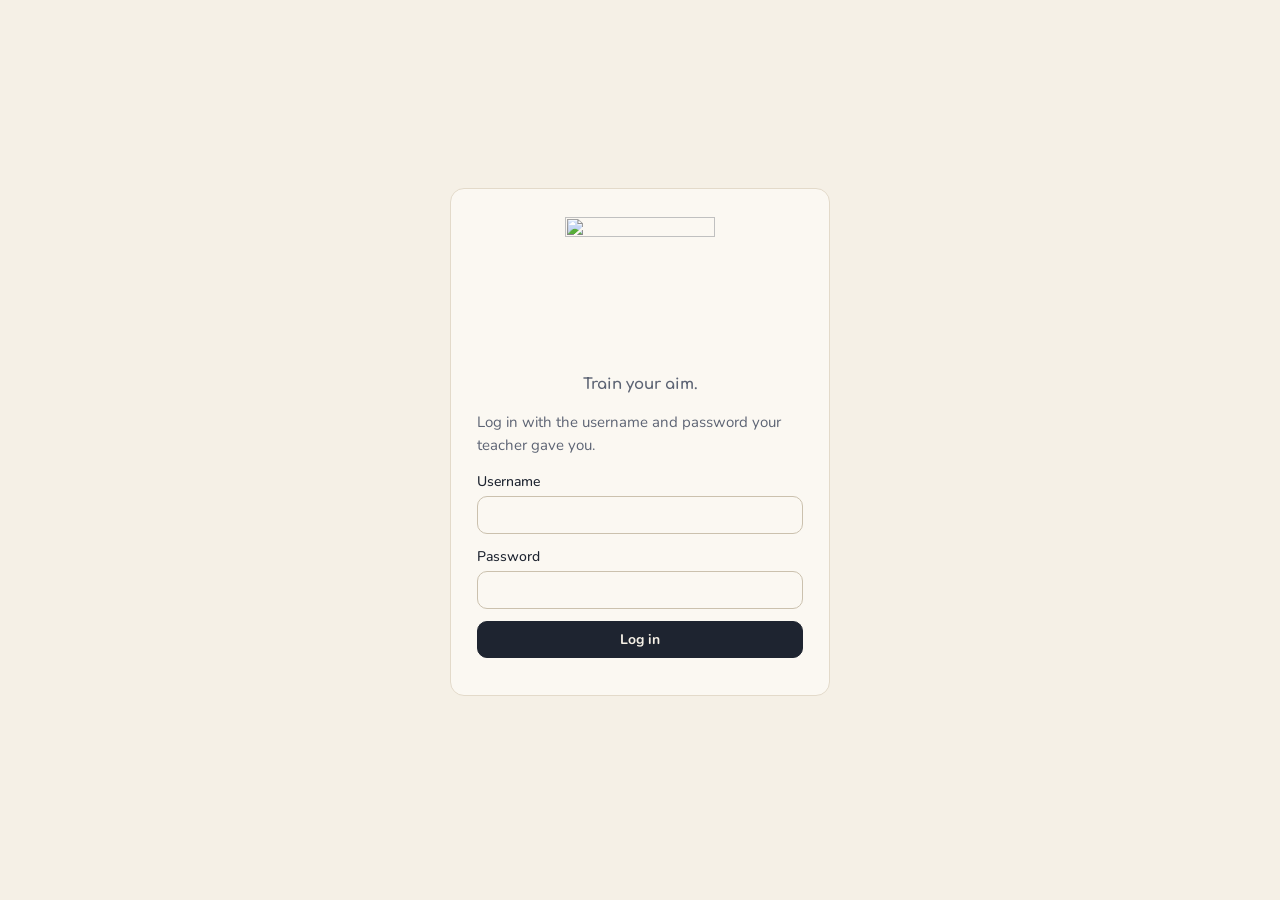
==== site/app/index.html @ 4a229448 "Home page update New homepage + admin panel bug fix + contacts + reviews" ====
<!doctype html>
<html lang="en">
<head>
  <meta charset="utf-8">
  <meta name="viewport" content="width=device-width, initial-scale=1">
  <meta name="referrer" content="no-referrer">
  <meta name="robots" content="noindex, nofollow">
  <meta http-equiv="Content-Security-Policy" content="default-src 'self'; script-src 'self'; style-src 'self' 'unsafe-inline'; img-src 'self' data: blob: https://*.supabase.co; connect-src 'self' https://*.supabase.co wss://*.supabase.co; font-src 'self'; object-src 'none'; base-uri 'none'; form-action 'self'">
  <title>NUET Oqy</title>
  <link rel="icon" href="../img/icon.svg" type="image/svg+xml">
  <meta name="theme-color" content="#F5F0E6">
  <link rel="preload" href="../fonts/nunito-latin-wght-normal.woff2" as="font" type="font/woff2" crossorigin>
  <link rel="stylesheet" href="../css/app.css">
  <script src="../vendor/supabase-2.117.2.js"></script>
  <script type="module" src="../js/app.js"></script>
</head>
<body>
  <div id="app"><div class="loading">Loading…</div></div>
  <noscript>This app needs JavaScript.</noscript>
</body>
</html>
---- site/css/app.css ----
@font-face { font-family: "Nunito"; font-style: normal; font-weight: 200 1000; font-display: swap; src: url(../fonts/nunito-latin-wght-normal.woff2) format("woff2"); unicode-range: U+0000-00FF,U+0131,U+0152-0153,U+02BB-02BC,U+02C6,U+02DA,U+02DC,U+0304,U+0308,U+0329,U+2000-206F,U+20AC,U+2122,U+2191,U+2193,U+2212,U+2215,U+FEFF,U+FFFD; }
@font-face { font-family: "Nunito"; font-style: normal; font-weight: 200 1000; font-display: swap; src: url(../fonts/nunito-latin-ext-wght-normal.woff2) format("woff2"); unicode-range: U+0100-02BA,U+02BD-02C5,U+02C7-02CC,U+02CE-02D7,U+02DD-02FF,U+0304,U+0308,U+0329,U+1D00-1DBF,U+1E00-1E9F,U+1EF2-1EFF,U+2020,U+20A0-20AB,U+20AD-20C0,U+2113,U+2C60-2C7F,U+A720-A7FF; }
@font-face { font-family: "Nunito"; font-style: normal; font-weight: 200 1000; font-display: swap; src: url(../fonts/nunito-cyrillic-wght-normal.woff2) format("woff2"); unicode-range: U+0301,U+0400-045F,U+0490-0491,U+04B0-04B1,U+2116; }
@font-face { font-family: "Nunito"; font-style: normal; font-weight: 200 1000; font-display: swap; src: url(../fonts/nunito-cyrillic-ext-wght-normal.woff2) format("woff2"); unicode-range: U+0460-052F,U+1C80-1C8A,U+20B4,U+2DE0-2DFF,U+A640-A69F,U+FE2E-FE2F; }
@font-face { font-family: "Comfortaa"; font-style: normal; font-weight: 700; font-display: swap; src: url(../fonts/comfortaa-latin-700-normal.woff2) format("woff2"); unicode-range: U+0000-00FF,U+0131,U+0152-0153,U+02BB-02BC,U+02C6,U+02DA,U+02DC,U+0304,U+0308,U+0329,U+2000-206F,U+20AC,U+2122,U+2191,U+2193,U+2212,U+2215,U+FEFF,U+FFFD; }
@font-face { font-family: "Comfortaa"; font-style: normal; font-weight: 700; font-display: swap; src: url(../fonts/comfortaa-latin-ext-700-normal.woff2) format("woff2"); unicode-range: U+0100-02BA,U+02BD-02C5,U+02C7-02CC,U+02CE-02D7,U+02DD-02FF,U+0304,U+0308,U+0329,U+1D00-1DBF,U+1E00-1E9F,U+1EF2-1EFF,U+2020,U+20A0-20AB,U+20AD-20C0,U+2113,U+2C60-2C7F,U+A720-A7FF; }
@font-face { font-family: "Comfortaa"; font-style: normal; font-weight: 700; font-display: swap; src: url(../fonts/comfortaa-cyrillic-700-normal.woff2) format("woff2"); unicode-range: U+0301,U+0400-045F,U+0490-0491,U+04B0-04B1,U+2116; }
@font-face { font-family: "Comfortaa"; font-style: normal; font-weight: 700; font-display: swap; src: url(../fonts/comfortaa-cyrillic-ext-700-normal.woff2) format("woff2"); unicode-range: U+0460-052F,U+1C80-1C8A,U+20B4,U+2DE0-2DFF,U+A640-A69F,U+FE2E-FE2F; }
:root {
  --bg: #F5F0E6; --surface: #FBF8F2; --surface-2: #EFE8DB; --line: #E3DACA; --line-2: #CBC1AE;
  --ink: #1E2430; --ink-2: #3A4252; --muted: #5D6474; --muted-2: #A9ABB1; --grid: #ECE5D8;
  --accent: #1E2430; --accent-hover: #323B4D; --accent-ink: #F5F0E6; --accent-2: #C4DDEA;
  --good: #2F7148; --good-bg: #E3ECDF; --bad: #A63A2A; --bad-bg: #F6E1DA; --warn: #8A5A0E; --warn-bg: #F5E9D2;
  --ui: "Nunito", system-ui, -apple-system, "Segoe UI", Roboto, sans-serif; --display: "Comfortaa", "Nunito", system-ui, sans-serif;
  --paper-font: Helvetica, Arial, "Helvetica Neue", sans-serif; --radius: 14px;
}
* { box-sizing: border-box; }
html { -webkit-text-size-adjust: 100%; }
body { margin: 0; background: var(--bg); color: var(--ink); font: 15px/1.5 var(--ui); -webkit-font-smoothing: antialiased; }
a { color: var(--ink); font-weight: 600; text-decoration: underline; text-decoration-color: var(--line-2); text-underline-offset: 3px; } a:hover { text-decoration-color: var(--ink); }
h1 { font: 700 26px/1.25 var(--display); margin: 0 0 8px; } h2 { font-size: 18px; font-weight: 800; margin: 0 0 10px; } h3 { font-size: 15px; margin: 14px 0 8px; }
code { background: var(--surface-2); border: 1px solid var(--line); border-radius: 4px; padding: 1px 5px; font-size: 13px; }
kbd { border: 1px solid var(--line-2); border-bottom-width: 2px; border-radius: 4px; padding: 0 5px; font-size: 11px; background: var(--surface); }
.muted { color: var(--muted); } .small { font-size: 13px; } .grow { flex: 1; } .err { color: var(--bad); }
.c-good { color: var(--good); } .c-bad { color: var(--bad); }
.loading { padding: 60px; text-align: center; color: var(--muted); }

.btn { font: 700 14px var(--ui); display: inline-flex; align-items: center; gap: 6px; padding: 8px 15px; border-radius: 10px; border: 1px solid var(--line-2);
  background: var(--surface); color: var(--ink); cursor: pointer; text-decoration: none !important; white-space: nowrap; }
.btn:hover:not(:disabled) { border-color: var(--ink-2); }
.btn:disabled { opacity: .45; cursor: default; }
.btn-primary { background: var(--accent); border-color: var(--accent); color: var(--accent-ink); }
.btn-primary:hover:not(:disabled) { background: var(--accent-hover); border-color: var(--accent-hover); }
.btn-danger { background: var(--bad); border-color: var(--bad); color: #fff; }
.btn-ghost { background: transparent; border-color: transparent; }
.btn-ghost:hover:not(:disabled) { background: var(--surface-2); border-color: var(--line); }
.btn-ghost.danger { color: var(--bad); }
.btn-sm { padding: 5px 10px; font-size: 13px; } .btn-block { width: 100%; justify-content: center; }
.btn.is-on { color: var(--warn); border-color: var(--warn); background: var(--warn-bg); }
input, select, textarea { font: 15px var(--ui); padding: 8px 10px; border: 1px solid var(--line-2); border-radius: 10px; background: var(--surface); color: var(--ink); max-width: 100%; }
input:focus, select:focus, .btn:focus-visible, button:focus-visible { outline: 2px solid var(--accent); outline-offset: 1px; }
[hidden] { display: none !important; }
.form label { display: flex; flex-direction: column; gap: 4px; margin-bottom: 12px; font-weight: 500; font-size: 14px; }
.form label.check, label.check { flex-direction: row; align-items: center; gap: 8px; font-weight: 400; margin-bottom: 6px; }
fieldset { border: 1px solid var(--line); border-radius: 8px; margin: 0 0 12px; padding: 8px 12px; } legend { font-weight: 500; font-size: 14px; padding: 0 4px; }
.inline-form { display: flex; flex-wrap: wrap; gap: 6px; align-items: center; margin: 6px 0; }
.inline-form input[type=number] { width: 70px; }
.btn-row { display: flex; gap: 8px; justify-content: space-between; }

.topbar { display: flex; align-items: center; gap: 18px; padding: 10px 20px; background: var(--surface); border-bottom: 1px solid var(--line); position: sticky; top: 0; z-index: 10; }
.brand { display: flex; align-items: center; } .brand img { height: 36px; width: auto; display: block; margin: -4px 0; }
.topbar nav { display: flex; gap: 4px; flex: 1; }
.topbar nav a { padding: 6px 12px; border-radius: 99px; color: var(--ink-2); font-weight: 600; text-decoration: none; }
.topbar nav a.on { background: var(--accent-2); color: var(--ink); }
.topbar nav a:hover { text-decoration: none; background: var(--surface-2); }
.who { display: flex; align-items: center; gap: 8px; font-size: 14px; }
.page { max-width: 1000px; margin: 0 auto; padding: 22px 16px 60px; }
.page.narrow { max-width: 560px; } .page.wide { max-width: 1280px; }
.page-head { display: flex; align-items: center; justify-content: space-between; gap: 12px; flex-wrap: wrap; margin-bottom: 14px; }
.crumbs { font-size: 13px; color: var(--muted); margin: 0 0 10px; }
.card { background: var(--surface); border: 1px solid var(--line); border-radius: var(--radius); padding: 18px; margin-bottom: 16px; }
.card.attention { border-color: var(--warn); background: var(--warn-bg); }
.card.empty { text-align: center; padding: 40px; }
.card-head { display: flex; justify-content: space-between; align-items: baseline; }
.home-grid, .two-col { display: grid; grid-template-columns: 1fr 1fr; gap: 16px; }
.two-col > .card { margin-bottom: 0; } .two-col { margin-bottom: 16px; }
.row-item { display: flex; align-items: center; justify-content: space-between; gap: 12px; padding: 10px 0; border-top: 1px solid var(--line); }
.row-item:first-of-type { border-top: none; }
.quick { display: flex; flex-wrap: wrap; gap: 8px; }
.toolbar { display: flex; align-items: center; flex-wrap: wrap; gap: 10px; margin-bottom: 14px; }
.toolbar h2 { margin: 0; }
.tabs { display: flex; gap: 4px; background: var(--surface); border: 1px solid var(--line); border-radius: 9px; padding: 3px; }
.tabs a { padding: 6px 14px; border-radius: 8px; color: var(--ink-2); font-size: 14px; text-decoration: none; }
.tabs a.on { background: var(--accent); color: var(--accent-ink); }
.tabs a:hover { text-decoration: none; }
.filters { display: flex; gap: 8px; }
.scroll-x { overflow-x: auto; }
.note { background: var(--accent-2); color: var(--ink); border-radius: 10px; padding: 8px 12px; font-size: 14px; }

.login-wrap { min-height: 100vh; display: grid; place-items: center; padding: 16px; }
.login { width: 100%; max-width: 380px; padding: 28px 26px 22px; }
.login-logo { display: block; width: 150px; height: auto; margin: 0 auto 6px; }
.login .tagline { text-align: center; margin: 0 0 18px; font: 700 15px var(--display); color: var(--muted); }
.login label { display: flex; flex-direction: column; gap: 4px; margin-bottom: 12px; font-weight: 500; font-size: 14px; }

.tbl { width: 100%; border-collapse: collapse; font-size: 14px; }
.tbl th { text-align: left; font-weight: 600; font-size: 12px; color: var(--muted); text-transform: uppercase; letter-spacing: .03em; padding: 6px 8px; border-bottom: 1px solid var(--line); white-space: nowrap; }
.tbl td { padding: 7px 8px; border-bottom: 1px solid var(--grid); vertical-align: middle; }
.tbl tr.total td { font-weight: 600; background: var(--surface-2); }
.tbl .actions { white-space: nowrap; text-align: right; }
.qtable .qrow { cursor: pointer; } .qtable .qrow:hover td { background: var(--surface-2); }
.qdetail td { background: var(--surface-2); }
.heat td { text-align: center; font-weight: 600; white-space: nowrap; } .heat td:first-child { text-align: left; font-weight: 400; }
.heat small { font-weight: 400; color: var(--ink-2); }
.grid-res .qc { text-align: center; padding: 4px 2px; min-width: 24px; font-size: 12px; }
.grid-res .st-correct { background: var(--good-bg); color: var(--good); } .grid-res .st-wrong { background: var(--bad-bg); color: var(--bad); } .grid-res .st-blank { background: var(--surface-2); color: var(--muted); }
.dist span { margin-right: 4px; } .dist .key { font-weight: 700; color: var(--good); }
.accbar { display: inline-block; width: 70px; height: 7px; background: var(--grid); border-radius: 4px; overflow: hidden; vertical-align: middle; margin-right: 6px; }
.accbar span { display: block; height: 100%; }
.accnum { font-variant-numeric: tabular-nums; }
.pill { display: inline-block; font-size: 11px; font-weight: 600; padding: 1px 7px; border-radius: 99px; background: var(--surface-2); border: 1px solid var(--line); color: var(--ink-2); white-space: nowrap; }
.pill-good { background: var(--good-bg); border-color: transparent; color: var(--good); }
.pill-bad { background: var(--bad-bg); border-color: transparent; color: var(--bad); }
.pill-warn { background: var(--warn-bg); border-color: transparent; color: var(--warn); }
.cat { display: inline-block; font-size: 11px; font-weight: 800; width: 18px; text-align: center; border-radius: 6px; color: var(--ink); background: var(--surface-2); border: 1px solid var(--line-2); }
.cat-P { background: var(--ink); border-color: var(--ink); color: var(--accent-ink); } .cat-R { background: var(--accent-2); border-color: var(--accent-2); color: var(--ink); }
.ans { font-weight: 700; } .ans-correct { color: var(--good); } .ans-wrong { color: var(--bad); } .ans-blank { color: var(--muted); }

.tiles { display: grid; grid-template-columns: repeat(auto-fill, minmax(150px, 1fr)); gap: 10px; margin-bottom: 16px; }
.tile { background: var(--surface); border: 1px solid var(--line); border-radius: var(--radius); padding: 12px 14px; }
.tile b { display: block; font-size: 22px; font-weight: 800; font-variant-numeric: tabular-nums; }
.tile span { font-size: 12.5px; color: var(--muted); }
.insights { list-style: none; padding: 0; margin: 0; }
.insights li { padding: 8px 12px 8px 34px; border-radius: 8px; margin-bottom: 6px; position: relative; font-size: 14.5px; }
.insights li::before { position: absolute; left: 12px; font-weight: 700; }
.ins-bad { background: var(--bad-bg); } .ins-bad::before { content: "!"; color: var(--bad); }
.ins-warn { background: var(--warn-bg); } .ins-warn::before { content: "◷"; color: var(--warn); }
.ins-good { background: var(--good-bg); } .ins-good::before { content: "✓"; color: var(--good); }
.chart-wrap { width: 100%; overflow-x: auto; }
.chart { width: 100%; min-width: 520px; height: auto; display: block; }
.chart .ax { font-size: 11px; fill: var(--muted); font-family: var(--ui); font-weight: 600; }
.chart .gap .ax { font-size: 10px; }
.result-head { display: flex; justify-content: space-between; align-items: center; gap: 16px; }
.bigscore { font-family: var(--display); font-size: 40px; font-weight: 700; text-align: right; line-height: 1; font-variant-numeric: tabular-nums; }
.bigscore small { font-size: 22px; color: var(--muted); } .bigscore .muted { font-size: 14px; font-weight: 500; margin-top: 4px; }
.detail-grid { display: grid; grid-template-columns: minmax(0, 3fr) minmax(0, 2fr); gap: 16px; padding: 8px 0; }
.evlog { list-style: none; padding: 0; margin: 0; font-size: 13.5px; max-height: 360px; overflow: auto; }
.evlog li { padding: 2px 0; } .evlog .t { display: inline-block; width: 52px; color: var(--muted); font-variant-numeric: tabular-nums; }

.builder > div { padding: 10px 0; border-bottom: 1px solid var(--grid); }
.picker { max-height: 220px; overflow: auto; border: 1px solid var(--line); border-radius: 8px; padding: 6px 10px; margin-top: 6px; }
.qlist { padding-left: 24px; margin: 0; max-height: 440px; overflow: auto; }
.qlist li { display: flex; align-items: center; gap: 6px; padding: 2px 0; font-size: 14px; }
.creds { background: var(--surface-2); border: 1px solid var(--line); border-radius: 8px; padding: 10px 12px; line-height: 2; }

.modal-back { position: fixed; inset: 0; background: rgba(30, 36, 48, .45); display: grid; place-items: center; z-index: 100; padding: 16px; }
.modal { background: var(--surface); border-radius: var(--radius); padding: 20px; width: 100%; max-width: 460px; max-height: 90vh; overflow: auto; box-shadow: 0 20px 60px rgba(0,0,0,.25); }
.modal-wide { max-width: 860px; }
.modal-body label { display: flex; flex-direction: column; gap: 4px; margin: 10px 0; font-size: 14px; }
.modal-buttons { display: flex; justify-content: flex-end; gap: 8px; margin-top: 16px; }
.toast { position: fixed; left: 50%; bottom: 24px; transform: translate(-50%, 20px); opacity: 0; transition: .25s; background: var(--ink); color: var(--accent-ink); padding: 10px 16px; border-radius: 10px; z-index: 200; font-size: 14px; max-width: calc(100vw - 32px); }
.toast.show { opacity: 1; transform: translate(-50%, 0); }
.toast-error { background: var(--bad); } .toast-warn { background: var(--warn); } .toast-good { background: var(--good); }

.fullscreen { min-height: 100vh; }
.exam { display: flex; flex-direction: column; min-height: 100vh; background: #EAE3D6; }
.exam-bar { display: flex; align-items: center; gap: 12px; padding: 8px 16px; background: var(--surface); border-bottom: 1px solid var(--line); position: sticky; top: 0; z-index: 20; }
.eb-left { flex: 1; min-width: 0; display: flex; gap: 12px; align-items: baseline; }
.eb-title { font-weight: 700; white-space: nowrap; overflow: hidden; text-overflow: ellipsis; }
.eb-pos { color: var(--muted); font-size: 14px; white-space: nowrap; }
.eb-right { display: flex; gap: 6px; align-items: center; }
.timer { font: 600 16px var(--ui); font-variant-numeric: tabular-nums; border: 1px solid var(--line); background: var(--surface-2); border-radius: 8px; padding: 5px 12px; cursor: pointer; color: var(--ink); }
.timer.low { color: var(--bad); border-color: var(--bad); background: var(--bad-bg); }
.timer.offline::after { content: " · offline, saving locally"; font-size: 12px; font-weight: 400; color: var(--warn); }
.is-practice .timer { font-size: 13px; font-weight: 500; }
.exam-main { flex: 1; display: grid; grid-template-columns: minmax(0, 1fr) 250px; gap: 20px; padding: 20px; max-width: 1180px; width: 100%; margin: 0 auto; }
.desk { min-width: 0; }
.paper { --fs: 1; background: #fff; color: #111; border: 1px solid #dcd9d0; box-shadow: 0 1px 2px rgba(0,0,0,.05), 0 8px 24px rgba(0,0,0,.06); border-radius: 3px; padding: 40px 48px 36px; min-height: 60vh; }
.paper-small { min-height: 0; padding: 20px 24px; box-shadow: none; }
.paper-q { display: grid; grid-template-columns: 44px minmax(0, 1fr); font-family: var(--paper-font); font-size: calc(16px * var(--fs)); line-height: 1.55; }
.q-num { font-weight: 700; font-size: 1.05em; }
.q-stem p { margin: 0 0 .8em; }
.q-media { margin: .6em 0 1em; }
.paper-q img[data-fit] { display: block; width: calc(var(--w) * var(--fs, 1)); max-width: 100%; height: auto; }
.q-media.is-table img { border: 1px solid #eee; }
.opts { list-style: none; padding: 0; margin: 1.1em 0 0; }
.opt { display: flex; align-items: flex-start; gap: 4px; border-radius: 6px; }
.opt-main { all: unset; flex: 1; display: flex; gap: 14px; align-items: flex-start; padding: .45em .5em; border-radius: 6px; cursor: pointer; font: inherit; color: inherit; }
.opt-main:disabled { cursor: default; }
.opt-main:hover:not(:disabled) { background: #f4f3ef; }
.opt-main:focus-visible { outline: 2px solid var(--accent); }
.opt-letter { flex: 0 0 auto; width: 1.9em; height: 1.9em; margin-top: -.2em; display: grid; place-items: center; font-weight: 700; border-radius: 50%; border: 2px solid transparent; }
.opt-text { padding-top: 0; }
.opt-pic { display: block; max-width: 100%; }
.opt.is-chosen .opt-letter { border-color: #111; background: #111; color: #fff; }
.opt.is-crossed .opt-text, .opt.is-crossed .opt-pic { text-decoration: line-through; text-decoration-thickness: 2px; opacity: .38; }
.opt.is-crossed .opt-letter { opacity: .38; }
.opt-cross { all: unset; cursor: pointer; width: 30px; height: 30px; display: grid; place-items: center; color: #aaa; border-radius: 6px; font-size: 13px; opacity: 0; transition: opacity .15s; }
.opt:hover .opt-cross, .opt-cross:focus-visible, .opt.is-crossed .opt-cross { opacity: 1; }
.opt-cross:hover { background: #f1efe9; color: #333; }
@media (hover: none) { .opt-cross { opacity: .7; } }
.opt.is-correct .opt-main { background: var(--good-bg); } .opt.is-correct .opt-letter { border-color: var(--good); color: var(--good); }
.opt.is-correct.is-chosen .opt-letter { background: var(--good); color: #fff; }
.opt.is-wrong .opt-main { background: var(--bad-bg); } .opt.is-wrong .opt-letter { background: var(--bad); border-color: var(--bad); color: #fff; }
.opts-pictures { display: flex; flex-wrap: wrap; gap: 10px 18px; align-items: flex-start; }
.opts-pictures .opt { flex: 0 1 auto; max-width: 100%; }
.opts-pictures .opt-main { flex-direction: column; align-items: center; }
.opts-compact { display: flex; gap: 8px; } .opts-compact .opt-main { padding: .3em; }
.paper-nav { display: flex; align-items: center; gap: 8px; margin-top: 14px; }
.nav-mid { flex: 1; text-align: center; }
.result { font-weight: 600; padding: 6px 12px; border-radius: 8px; } .result.ok { background: var(--good-bg); color: var(--good); } .result.bad { background: var(--bad-bg); color: var(--bad); }
.hint { font-size: 12px; color: var(--muted); text-align: center; margin-top: 16px; }

.sheet { background: #fbfaf5; border: 1px solid #dcd9d0; border-radius: 3px; padding: 12px 10px; align-self: start; position: sticky; top: 70px; max-height: calc(100vh - 90px); overflow: auto; }
.sheet-head { font-weight: 700; font-size: 13px; text-transform: uppercase; letter-spacing: .06em; color: var(--ink-2); margin-bottom: 8px; text-align: center; }
.sheet-row { display: flex; align-items: center; gap: 3px; padding: 2px 3px; border-radius: 5px; }
.sheet-row.is-cur { background: var(--accent-2); }
.sheet-row.is-right .sheet-num { color: var(--good); } .sheet-row.is-wrongrow .sheet-num { color: var(--bad); }
.sheet-num { all: unset; cursor: pointer; width: 26px; text-align: right; font-weight: 600; font-size: 12px; padding-right: 5px; font-variant-numeric: tabular-nums; }
.bubble { all: unset; cursor: pointer; width: 22px; height: 16px; border-radius: 50%; border: 1.3px solid #c3a1a1; color: #b58c8c; font-size: 9px; font-weight: 700; text-align: center; line-height: 16px; font-family: var(--ui); }
.bubble:hover:not(:disabled) { border-color: #333; color: #333; }
.bubble.is-on { background: #1b1b1b; border-color: #1b1b1b; color: #1b1b1b; }
.bubble:disabled { cursor: default; }
.sheet-flag { width: 14px; color: var(--warn); font-size: 12px; }
.sheet-legend { display: flex; justify-content: space-around; font-size: 11px; color: var(--muted); margin-top: 8px; }
.lg { display: inline-block; width: 12px; height: 9px; border-radius: 50%; vertical-align: middle; margin-right: 4px; font-style: normal; }
.lg-ans { background: #1b1b1b; } .lg-flag { color: var(--warn); width: auto; height: auto; }
.sheet-toggle { display: none; }
.narrow-only { display: none; }

@media (max-width: 860px) {
  .home-grid, .two-col, .detail-grid { grid-template-columns: 1fr; }
  .topbar { flex-wrap: wrap; gap: 8px; padding: 8px 12px; }
  .topbar nav { order: 3; flex-basis: 100%; overflow-x: auto; }
  .exam-main { grid-template-columns: 1fr; padding: 10px; }
  .paper { padding: 22px 16px; }
  .paper-q { grid-template-columns: 30px minmax(0, 1fr); }
  .sheet { display: none; position: fixed; right: 8px; top: 56px; bottom: 8px; max-height: none; z-index: 30; box-shadow: 0 10px 40px rgba(0,0,0,.25); }
  .exam.sheet-open .sheet { display: block; }
  .sheet-toggle { display: inline-flex; }
  .eb-title { display: none; } .wide-only { display: none; } .narrow-only { display: inline; }
  .exam-bar { flex-wrap: wrap; padding: 6px 10px; }
  #fontDown, #fontUp, .hint { display: none; }
  .result-head { flex-direction: column; align-items: flex-start; } .bigscore { text-align: left; }
}
@media print { .exam-bar, .sheet, .paper-nav, .hint, .topbar { display: none; } }

.tbl tr.is-excluded td { opacity: .5; text-decoration: line-through; text-decoration-color: var(--muted-2); }
.tbl tr.is-excluded td .pill, .tbl tr.is-excluded td button { text-decoration: none; }
.admin-box { display: flex; flex-direction: column; gap: 6px; align-items: flex-start; font-size: 13px; }
textarea { font: 15px var(--ui); padding: 8px 10px; border: 1px solid var(--line-2); border-radius: 8px; }

.btn, .crumbs a, .tbl a.btn { text-decoration: none; }
.who a { text-decoration: none; }
.sr-only { position: absolute; width: 1px; height: 1px; overflow: hidden; clip: rect(0 0 0 0); white-space: nowrap; }
.who { margin-left: auto; }
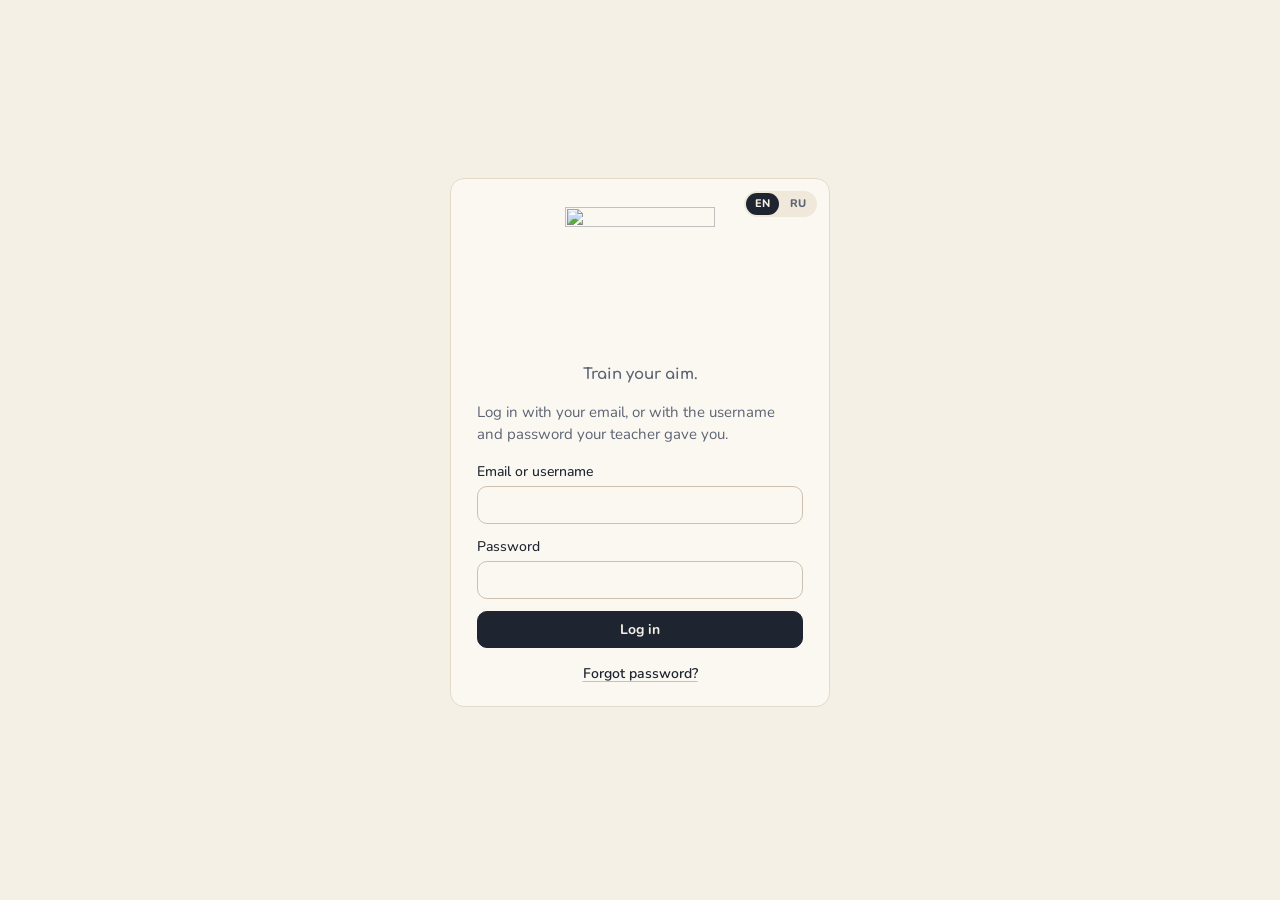
==== commit bab66237: "Free plan sign ups Sign ups available for free plans" ====
--- a/site/app/index.html
+++ b/site/app/index.html
@@ -5,7 +5,7 @@
   <meta name="viewport" content="width=device-width, initial-scale=1">
   <meta name="referrer" content="no-referrer">
   <meta name="robots" content="noindex, nofollow">
-  <meta http-equiv="Content-Security-Policy" content="default-src 'self'; script-src 'self'; style-src 'self' 'unsafe-inline'; img-src 'self' data: blob: https://*.supabase.co; connect-src 'self' https://*.supabase.co wss://*.supabase.co; font-src 'self'; object-src 'none'; base-uri 'none'; form-action 'self'">
+  <meta http-equiv="Content-Security-Policy" content="default-src 'self'; script-src 'self' https://challenges.cloudflare.com; frame-src https://challenges.cloudflare.com; style-src 'self' 'unsafe-inline'; img-src 'self' data: blob: https://*.supabase.co; connect-src 'self' https://*.supabase.co wss://*.supabase.co; font-src 'self'; object-src 'none'; base-uri 'none'; form-action 'self'">
   <title>NUET Oqy</title>
   <link rel="icon" href="../img/icon.svg" type="image/svg+xml">
   <meta name="theme-color" content="#F5F0E6">
--- a/site/css/app.css
+++ b/site/css/app.css
@@ -234,3 +234,111 @@
 .who a { text-decoration: none; }
 .sr-only { position: absolute; width: 1px; height: 1px; overflow: hidden; clip: rect(0 0 0 0); white-space: nowrap; }
 .who { margin-left: auto; }
+
+.lib-grid { display: grid; grid-template-columns: repeat(auto-fill, minmax(76px, 1fr)); gap: 8px; margin-top: 6px; }
+.lt { font: inherit; display: flex; flex-direction: column; align-items: center; justify-content: center; gap: 2px; min-height: 66px; padding: 6px 4px; border-radius: 12px; border: 1px solid var(--line); background: var(--surface); color: var(--ink); text-decoration: none !important; cursor: default; }
+.lt-n { font: 700 18px/1 var(--display); font-variant-numeric: tabular-nums; }
+.lt-s { font-size: 12px; font-weight: 700; display: inline-flex; align-items: center; min-height: 16px; }
+button.lt, a.lt { cursor: pointer; }
+.lt-go { background: var(--accent); border-color: var(--accent); color: var(--accent-ink); box-shadow: 0 2px 0 rgba(30, 36, 48, .18); }
+.lt-go:hover { background: var(--accent-hover); }
+.lt-done { background: var(--good-bg); border-color: transparent; color: var(--good); }
+.lt-done:hover { border-color: var(--good); }
+.lt-wait { background: var(--warn-bg); border-color: transparent; color: var(--warn); }
+.lt-lock { background: var(--surface-2); color: var(--muted); }
+.lt-plan { background: transparent; border-style: dashed; color: var(--muted-2); }
+.lib-legend { display: flex; flex-wrap: wrap; align-items: center; gap: 4px 6px; }
+.lt-key { display: inline-block; width: 14px; height: 14px; border-radius: 4px; border: 1px solid var(--line); vertical-align: -2px; margin-left: 8px; }
+.lt-key.lt-plan { border-style: dashed; }
+.prog { display: inline-block; width: 100%; max-width: 160px; height: 7px; background: var(--grid); border-radius: 99px; overflow: hidden; vertical-align: middle; }
+.prog > span { display: block; height: 100%; background: var(--good); border-radius: 99px; }
+.prog.sm { width: 60px; }
+.prog-row { display: grid; grid-template-columns: minmax(0, 1fr) 120px 44px; align-items: center; gap: 10px; padding: 6px 0; border-top: 1px solid var(--grid); font-weight: 600; font-size: 14px; }
+.prog-row:first-of-type { border-top: none; }
+.prog-row .muted { text-align: right; font-variant-numeric: tabular-nums; }
+.next-step .row-item b { font-size: 15px; }
+.subtabs { background: var(--surface-2); }
+.subtabs .count { display: inline-block; min-width: 18px; padding: 0 5px; border-radius: 99px; background: var(--warn-bg); color: var(--warn); font-size: 11px; text-align: center; }
+.subtabs a.on .count { background: var(--accent-ink); color: var(--accent); }
+.series-card > summary { display: flex; align-items: baseline; gap: 12px; flex-wrap: wrap; cursor: pointer; list-style: none; }
+.series-card > summary::-webkit-details-marker { display: none; }
+.series-card > summary::before { content: "▸"; color: var(--muted); transition: transform .15s; }
+.series-card[open] > summary::before { transform: rotate(90deg); }
+.series-card > summary h2 { margin: 0; }
+.series-card[open] > summary { margin-bottom: 6px; }
+.lib-tbl td.num { width: 34px; color: var(--muted); font-weight: 700; font-variant-numeric: tabular-nums; }
+.tbl tr.is-dim td { opacity: .6; }
+.who-cell .pill { margin-right: 2px; }
+.asg-head { padding: 12px 16px; }
+.assign-form .two-col { margin-bottom: 0; gap: 12px; }
+.assign-form fieldset { margin-bottom: 10px; }
+.assign-form .picker { max-height: 180px; margin-top: 6px; }
+.tier-tbl input[type=number] { width: 70px; }
+.tier-tbl input[name=label] { width: 150px; }
+@media (max-width: 860px) {
+  .lib-grid { grid-template-columns: repeat(auto-fill, minmax(62px, 1fr)); }
+  .prog-row { grid-template-columns: minmax(0, 1fr) 70px 40px; }
+}
+.lt { position: relative; }
+.lt-asg::after { content: "due"; position: absolute; top: -7px; right: -5px; font-size: 10px; font-weight: 800; padding: 1px 6px; border-radius: 99px; background: var(--warn-bg); color: var(--warn); border: 1px solid var(--warn); }
+.tbl td select { padding: 4px 6px; font-size: 13px; border-radius: 8px; max-width: 170px; }
+@media (max-width: 860px) {
+  .page-head .tabs, .subtabs { flex-wrap: wrap; }
+  .lib-tbl th:nth-child(3), .lib-tbl td:nth-child(3), .lib-tbl th:nth-child(4), .lib-tbl td:nth-child(4), .lib-tbl td .small.muted { display: none; }
+  .lib-tbl .actions { white-space: normal; }
+}
+.pg-grid th.pg-h { text-align: center; padding: 4px 1px; min-width: 26px; }
+.pg-grid th.pg-h .cat { margin-top: 2px; font-size: 9px; width: 14px; }
+.pg-grid td { padding: 4px 2px; }
+.pg-grid td.pg-name { padding-right: 10px; white-space: nowrap; min-width: 120px; position: sticky; left: 0; background: var(--surface); z-index: 1; }
+.pg-grid .pg-keyrow td { text-align: center; font-weight: 800; font-size: 12px; color: var(--good); background: var(--good-bg); }
+.pg-grid .pg-keyrow td:first-child { position: sticky; left: 0; }
+.pg-c { text-align: center; }
+.pc { width: 26px; height: 30px; padding: 0; text-align: center; font: 800 14px var(--ui); text-transform: uppercase; border-radius: 6px; caret-color: transparent; }
+.pc:focus { outline: 2px solid var(--accent); outline-offset: 0; background: var(--accent-2); }
+.show-key .pc.ok { background: var(--good-bg); border-color: transparent; color: var(--good); }
+.show-key .pc.bad { background: var(--bad-bg); border-color: transparent; color: var(--bad); }
+.pc.flash { background: var(--warn-bg); border-color: var(--warn); }
+.pg-grid tr.is-dirty td.pg-name { box-shadow: inset 3px 0 0 var(--warn); }
+.pg-score { white-space: nowrap; text-align: center; min-width: 52px; }
+.pg-act { white-space: nowrap; }
+.pg-online td { background: var(--surface-2); }
+.pg-foot { margin: 12px 0 0; }
+.prep { min-height: 100vh; display: grid; place-items: center; padding: 16px; background: var(--bg); }
+.prep-card { width: 100%; max-width: 440px; }
+.prep-bar { max-width: none; height: 9px; margin: 10px 0 4px; }
+.prep-bar > span { transition: width .2s; }
+.img-retry { font: 600 13px var(--ui); display: block; margin: .6em 0; padding: 14px 18px; border: 1.5px dashed var(--warn); border-radius: 8px; background: var(--warn-bg); color: var(--warn); cursor: pointer; }
+.img-retry:disabled { opacity: .6; cursor: default; }
+.plan-chip { position: relative; display: inline-flex; align-items: center; gap: 4px; font-size: 12px; font-weight: 800; padding: 3px 10px; border-radius: 99px; cursor: default; white-space: nowrap; outline: none; }
+.plan-chip.is-full { background: var(--good-bg); color: var(--good); }
+.plan-chip.is-limited { background: var(--warn-bg); color: var(--warn); }
+.plan-chip:focus-visible { box-shadow: 0 0 0 2px var(--accent); }
+.plan-pop { display: none; position: absolute; right: 0; top: calc(100% + 8px); width: 280px; z-index: 40; padding: 12px 14px; border-radius: 12px; background: var(--surface); color: var(--ink); border: 1px solid var(--line); box-shadow: 0 10px 30px rgba(30, 36, 48, .16); font-weight: 400; font-size: 13.5px; line-height: 1.45; white-space: normal; flex-direction: column; gap: 6px; text-align: left; }
+.plan-pop b { font-size: 14px; }
+.plan-pop .btn { align-self: flex-start; margin-top: 4px; }
+.plan-chip:hover .plan-pop, .plan-chip:focus .plan-pop, .plan-chip:focus-within .plan-pop { display: flex; }
+.plan-pop::before { content: ""; position: absolute; right: 18px; top: -12px; height: 12px; left: 0; }
+.plan-banner { display: flex; align-items: center; gap: 16px; }
+.plan-banner > div:not(.pb-mark) { flex: 1; }
+.plan-banner h2 { margin: 0 0 4px; }
+.plan-banner p { margin: 0; }
+.plan-banner.is-full { background: var(--good-bg); border-color: transparent; }
+.pb-mark { flex: 0 0 auto; width: 40px; height: 40px; border-radius: 50%; display: grid; place-items: center; background: var(--good); color: #fff; font-weight: 800; font-size: 20px; }
+button.lt-plan:hover { border-color: var(--warn); color: var(--warn); }
+@media (max-width: 860px) {
+  .plan-banner { flex-direction: column; align-items: flex-start; }
+  .plan-pop { position: fixed; left: 12px; right: 12px; top: 56px; width: auto; }
+}
+.login { position: relative; }
+.lang-switch { position: absolute; top: 12px; right: 12px; display: flex; gap: 2px; background: var(--surface-2); border-radius: 99px; padding: 2px; }
+.lang-switch button { all: unset; cursor: pointer; font-size: 11px; font-weight: 800; padding: 3px 9px; border-radius: 99px; color: var(--muted); }
+.lang-switch button.on { background: var(--accent); color: var(--accent-ink); }
+.login h2 { text-align: center; }
+.auth-links { display: flex; flex-direction: column; align-items: center; gap: 6px; margin: 14px 0 0; font-size: 14px; text-align: center; }
+.su-row { display: grid; grid-template-columns: 1fr 110px; gap: 10px; }
+.cf { display: flex; justify-content: center; margin: 4px 0 10px; }
+.cf:empty { margin: 0; }
+.login .note { font-size: 13.5px; }
+.su-row input { width: 100%; min-width: 0; }
+.su-row label { min-width: 0; }
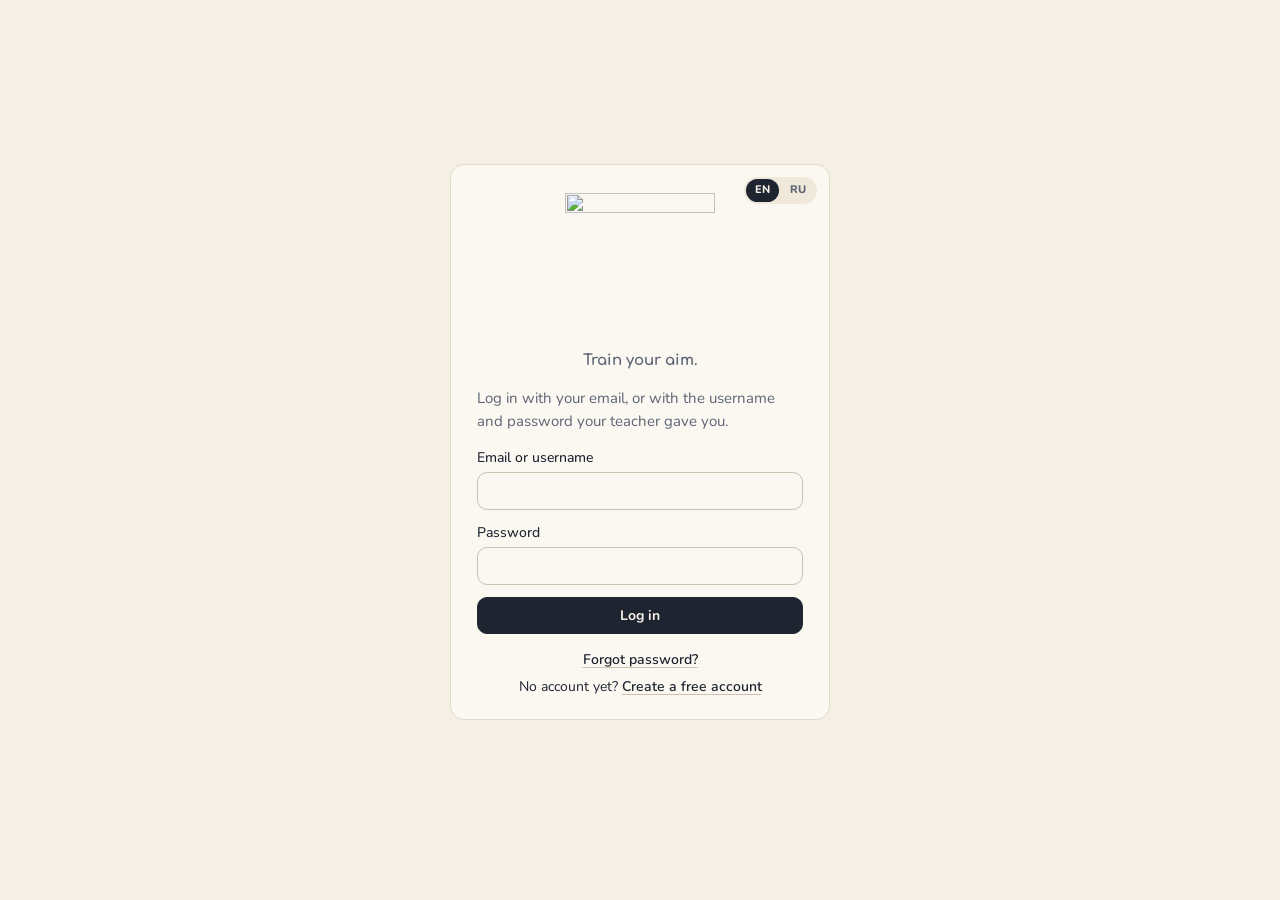
==== commit 2da0d6f1: "Math section added Theme says for itself" ====
--- a/site/app/index.html
+++ b/site/app/index.html
@@ -10,8 +10,10 @@
   <link rel="icon" href="../img/icon.svg" type="image/svg+xml">
   <meta name="theme-color" content="#F5F0E6">
   <link rel="preload" href="../fonts/nunito-latin-wght-normal.woff2" as="font" type="font/woff2" crossorigin>
+  <link rel="stylesheet" href="../vendor/katex-0.16.9/katex.min.css">
   <link rel="stylesheet" href="../css/app.css">
   <script src="../vendor/supabase-2.117.2.js"></script>
+  <script defer src="../vendor/katex-0.16.9/katex.min.js"></script>
   <script type="module" src="../js/app.js"></script>
 </head>
 <body>
--- a/site/css/app.css
+++ b/site/css/app.css
@@ -342,3 +342,34 @@
 .login .note { font-size: 13.5px; }
 .su-row input { width: 100%; min-width: 0; }
 .su-row label { min-width: 0; }
+@media (max-width: 520px) {
+  .paper-nav { flex-wrap: wrap; row-gap: 4px; }
+  .paper-nav .nav-mid { display: none; }
+  .paper-nav #report { order: 5; flex-basis: 100%; justify-content: center; }
+  .paper-nav #next { margin-left: auto; }
+}
+
+.subj { display: inline-flex; padding: 3px; gap: 2px; border-radius: 99px; background: var(--surface-2); border: 1px solid var(--line); }
+.subj button { font: 700 13px var(--ui); border: 0; background: transparent; color: var(--ink-2); padding: 5px 12px; border-radius: 99px; cursor: pointer; white-space: nowrap; }
+.subj button.on { background: var(--accent); color: var(--accent-ink); }
+.subj button:not(.on):hover { background: var(--surface); color: var(--ink); }
+.subj button:focus-visible { outline: 2px solid var(--accent); outline-offset: 1px; }
+.subj-short { display: none; }
+.subj-pill { font-size: 12px; vertical-align: middle; margin-left: 4px; }
+h1 .subj-pill { font-family: var(--ui); font-weight: 700; }
+.cat { width: auto; min-width: 18px; padding: 0 3px; box-sizing: border-box; }
+.card.other-subj { padding-top: 6px; padding-bottom: 6px; }
+.card.other-subj .row-item { border-top: 0; }
+.katex { font-size: 1.08em; }
+.q-stem .katex-display, .sol-text .katex-display { margin: .6em 0; overflow-x: auto; overflow-y: hidden; padding: 2px 0; }
+.opt-text .katex { font-size: 1.04em; }
+.tex-raw { font-family: ui-monospace, Menlo, monospace; font-size: .92em; }
+.solution { margin-top: 12px; background: var(--surface); border: 1px solid var(--line); border-radius: 12px; padding: 10px 14px; }
+.solution summary { cursor: pointer; font-weight: 800; }
+.sol-text { margin-top: 8px; overflow-x: auto; }
+.sol-text p { margin: 0 0 .6em; }
+.sol-img { display: block; max-width: 100%; height: auto; margin-top: 10px; border-radius: 8px; border: 1px solid var(--line); background: #fff; }
+@media (max-width: 860px) {
+  .subj-long { display: none; } .subj-short { display: inline; }
+  .subj button { padding: 4px 10px; }
+}
